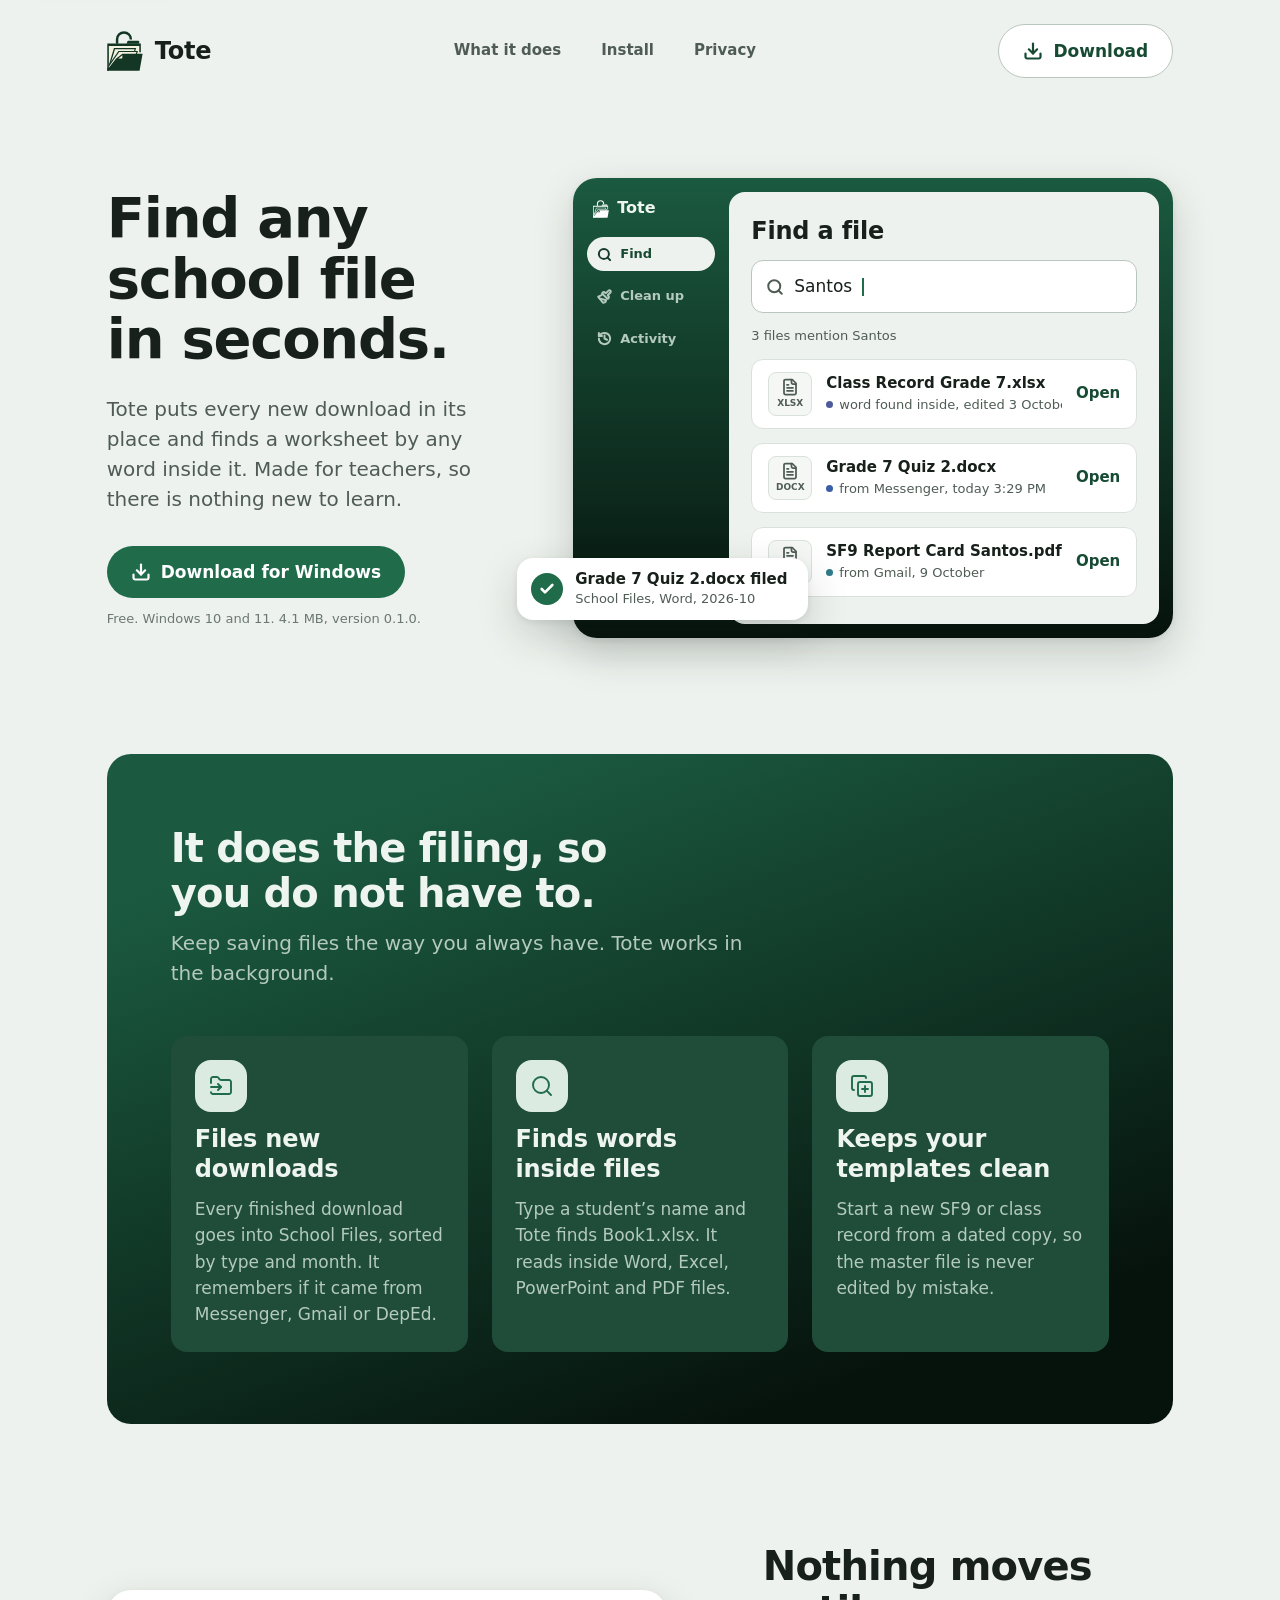
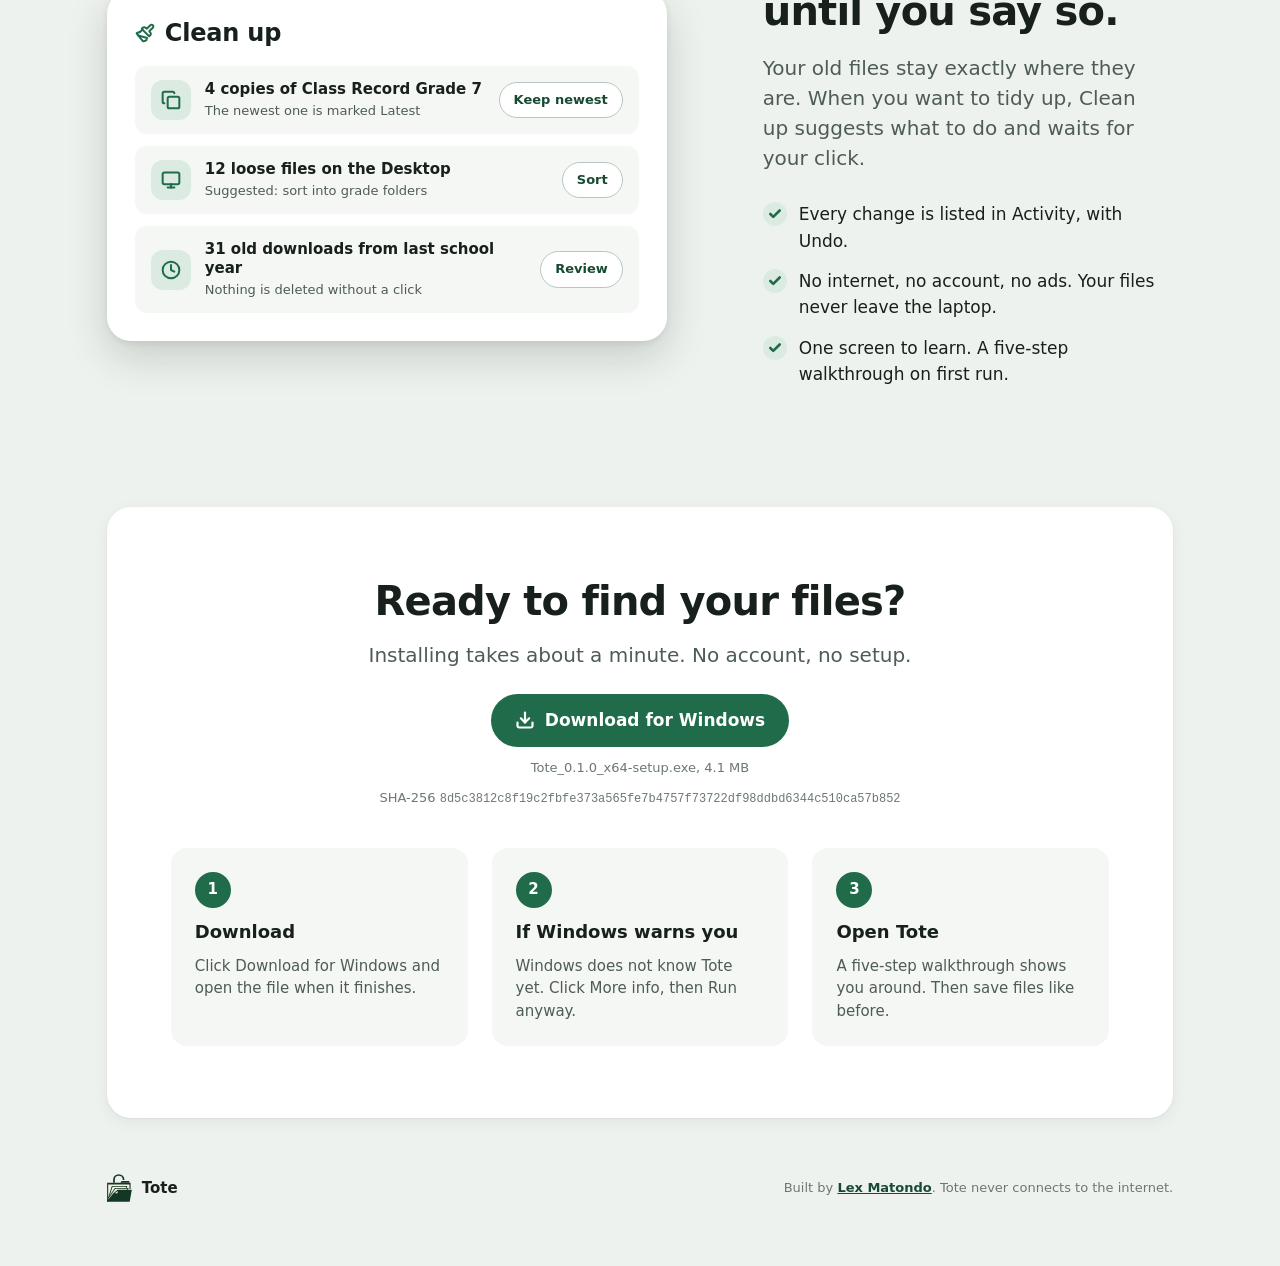
==== tote/index.html @ ce8877d8 "Add the Tote product page at /tote Download page for Tote, the Windows file finder for teachers, bui" ====
<!DOCTYPE html>
<html lang="en">
<head>
  <meta charset="UTF-8">
  <meta name="viewport" content="width=device-width, initial-scale=1">
  <title>Tote, a file finder for teachers</title>
  <meta name="description" content="Tote files every new download into place and finds a worksheet by any word inside it. A free Windows app made for teachers, with nothing new to learn.">
  <link rel="canonical" href="https://www.codewithlex.site/tote">
  <meta name="theme-color" content="#1f6b4a">
  <meta property="og:type" content="website">
  <meta property="og:title" content="Tote, a file finder for teachers">
  <meta property="og:description" content="Files every new download into place and finds a worksheet by any word inside it. Free for Windows 10 and 11.">
  <meta property="og:url" content="https://www.codewithlex.site/tote">
  <meta property="og:image" content="https://www.codewithlex.site/tote/assets/tote-icon-256.png">
  <link rel="icon" href="/tote/assets/tote-icon.svg" type="image/svg+xml">
  <link rel="icon" href="/tote/assets/tote-icon-32.png" type="image/png" sizes="32x32">
  <link rel="apple-touch-icon" href="/tote/assets/tote-icon-256.png">
  <link rel="preload" href="/tote/assets/fonts/atkinson-hyperlegible-next-latin-400-normal.woff2" as="font" type="font/woff2" crossorigin>
  <link rel="preload" href="/tote/assets/fonts/atkinson-hyperlegible-next-latin-800-normal.woff2" as="font" type="font/woff2" crossorigin>
  <link rel="stylesheet" href="/tote/tote.css">
</head>
<body>
  <a class="skip-link" href="#main">Skip to content</a>

  <header class="nav wrap">
    <a class="brand" href="/tote">
      <img class="brand-logo" src="/tote/assets/tote-logo.svg" width="36" height="40" alt="">
      <span class="brand-name">Tote</span>
    </a>
    <nav class="nav-links" aria-label="Page sections">
      <a href="#features">What it does</a>
      <a href="#install">Install</a>
      <a href="#privacy">Privacy</a>
    </nav>
    <a class="btn btn-secondary" href="#install">
      <img src="/tote/assets/icons/download-accent.svg" width="20" height="20" alt="">
      Download
    </a>
  </header>

  <main id="main">
    <section class="hero wrap" aria-labelledby="hero-title">
      <div class="hero-copy">
        <h1 id="hero-title" class="display-hero">Find any school file in seconds.</h1>
        <p class="lead">Tote puts every new download in its place and finds a worksheet by any word inside it. Made for teachers, so there is nothing new to learn.</p>
        <div class="cta">
          <a class="btn btn-primary" href="/tote/download/Tote_0.1.0_x64-setup.exe" download>
            <img src="/tote/assets/icons/download-white.svg" width="20" height="20" alt="">
            Download for Windows
          </a>
          <p class="caption">Free. Windows 10 and 11. 4.1 MB, version 0.1.0.</p>
        </div>
      </div>

      <div class="hero-mock" role="img" aria-label="Tote's Find screen: a search for Santos lists three matching files, and a note says Grade 7 Quiz 2.docx was filed into School Files.">
        <div class="app-window" aria-hidden="true">
          <div class="app-sidebar">
            <div class="app-brand">
              <svg class="app-brand-mark" width="16" height="18" viewBox="83 24 228 255">
                <defs>
                  <mask id="tote-mono" maskUnits="userSpaceOnUse" x="83" y="24" width="228" height="255">
                    <path d="M146.5 104.5V77A44 44 0 0 1 234.5 77V78.5" fill="none" stroke="#fff" stroke-width="15.5"/>
                    <path d="M206.5 104.5L213.5 89Q214.5 86.8 217 86.8H282.5Q285 86.8 286 89.5L288.5 104.5Z" fill="#fff"/>
                    <path d="M126.6 133H268.4L221.4 270H94V240.9Z" fill="#fff"/>
                    <path d="M133.2 140.3H258.2L213.4 270H94V268.7Z" fill="#000"/>
                    <path d="M155.2 151H280L236.9 270H94V238.7Z" fill="#fff"/>
                    <path d="M160 158.3H269.8L228.9 270H94V251.8Z" fill="#000"/>
                    <path d="M84 104H298V159.5H288V119H94V277.5H84Z" fill="#fff"/>
                    <path d="M180.3 168.3H309.2L289.8 277.5H84V257.5H94L140.5 199.8Z" fill="#fff"/>
                    <path d="M181 177.8L179 199H153.8Z" fill="#000"/>
                  </mask>
                </defs>
                <rect x="83" y="24" width="228" height="255" fill="#fff" mask="url(#tote-mono)"/>
              </svg>
              <span>Tote</span>
            </div>
            <div class="app-nav is-active"><img src="/tote/assets/icons/search-nav-active.svg" width="15" height="15" alt="">Find</div>
            <div class="app-nav"><img src="/tote/assets/icons/brush-nav.svg" width="15" height="15" alt="">Clean up</div>
            <div class="app-nav"><img src="/tote/assets/icons/history-nav.svg" width="15" height="15" alt="">Activity</div>
          </div>

          <div class="find-screen">
            <p class="find-title">Find a file</p>
            <div class="search-box">
              <img src="/tote/assets/icons/search-box.svg" width="18" height="18" alt="">
              <span>Santos</span>
              <span class="caret"></span>
            </div>
            <p class="find-count">3 files mention Santos</p>
            <div class="file-row">
              <span class="kind-tile"><img src="/tote/assets/icons/file-text.svg" width="18" height="18" alt="">XLSX</span>
              <span class="file-text">
                <span class="file-name">Class Record Grade 7.xlsx</span>
                <span class="file-meta"><img src="/tote/assets/icons/dot-word.svg" width="7" height="7" alt="">word found inside, edited 3 October</span>
              </span>
              <span class="file-open">Open</span>
            </div>
            <div class="file-row">
              <span class="kind-tile"><img src="/tote/assets/icons/file-text.svg" width="18" height="18" alt="">DOCX</span>
              <span class="file-text">
                <span class="file-name">Grade 7 Quiz 2.docx</span>
                <span class="file-meta"><img src="/tote/assets/icons/dot-messenger.svg" width="7" height="7" alt="">from Messenger, today 3:29 PM</span>
              </span>
              <span class="file-open">Open</span>
            </div>
            <div class="file-row is-third">
              <span class="kind-tile"><img src="/tote/assets/icons/file-text.svg" width="18" height="18" alt="">PDF</span>
              <span class="file-text">
                <span class="file-name">SF9 Report Card Santos.pdf</span>
                <span class="file-meta"><img src="/tote/assets/icons/dot-gmail.svg" width="7" height="7" alt="">from Gmail, 9 October</span>
              </span>
              <span class="file-open">Open</span>
            </div>
          </div>
        </div>

        <div class="filed-chip" aria-hidden="true">
          <span class="filed-check"><img src="/tote/assets/icons/check-white.svg" width="16" height="16" alt=""></span>
          <span class="filed-text">
            <span class="filed-name">Grade 7 Quiz 2.docx filed</span>
            <span class="filed-where">School Files, Word, 2026-10</span>
          </span>
        </div>
      </div>
    </section>

    <section id="features" class="wrap features" aria-labelledby="features-title">
      <div class="band">
        <div class="band-heading">
          <h2 id="features-title" class="display-h2">It does the filing, so you do not have to.</h2>
          <p class="lead">Keep saving files the way you always have. Tote works in the background.</p>
        </div>
        <div class="feature-grid">
          <article class="feature">
            <span class="icon-badge"><img src="/tote/assets/icons/folder-input.svg" width="24" height="24" alt=""></span>
            <h3 class="display-h3">Files new downloads</h3>
            <p>Every finished download goes into School Files, sorted by type and month. It remembers if it came from Messenger, Gmail or DepEd.</p>
          </article>
          <article class="feature">
            <span class="icon-badge"><img src="/tote/assets/icons/search-feature.svg" width="24" height="24" alt=""></span>
            <h3 class="display-h3">Finds words inside files</h3>
            <p>Type a student’s name and Tote finds Book1.xlsx. It reads inside Word, Excel, PowerPoint and PDF files.</p>
          </article>
          <article class="feature">
            <span class="icon-badge"><img src="/tote/assets/icons/copy-plus.svg" width="24" height="24" alt=""></span>
            <h3 class="display-h3">Keeps your templates clean</h3>
            <p>Start a new SF9 or class record from a dated copy, so the master file is never edited by mistake.</p>
          </article>
        </div>
      </div>
    </section>

    <section id="privacy" class="wrap cleanup" aria-labelledby="privacy-title">
      <div class="cleanup-card" role="img" aria-label="Tote's Clean up screen suggests keeping the newest of 4 copies of Class Record Grade 7, sorting 12 loose Desktop files into grade folders, and reviewing 31 old downloads.">
        <div class="card-head" aria-hidden="true">
          <img src="/tote/assets/icons/brush.svg" width="20" height="20" alt="">
          <span>Clean up</span>
        </div>
        <div class="suggestion" aria-hidden="true">
          <span class="suggestion-icon"><img src="/tote/assets/icons/copy.svg" width="20" height="20" alt=""></span>
          <span class="suggestion-text">
            <span class="suggestion-title">4 copies of Class Record Grade 7</span>
            <span class="suggestion-note">The newest one is marked Latest</span>
          </span>
          <span class="suggestion-action">Keep newest</span>
        </div>
        <div class="suggestion" aria-hidden="true">
          <span class="suggestion-icon"><img src="/tote/assets/icons/monitor.svg" width="20" height="20" alt=""></span>
          <span class="suggestion-text">
            <span class="suggestion-title">12 loose files on the Desktop</span>
            <span class="suggestion-note">Suggested: sort into grade folders</span>
          </span>
          <span class="suggestion-action">Sort</span>
        </div>
        <div class="suggestion" aria-hidden="true">
          <span class="suggestion-icon"><img src="/tote/assets/icons/clock.svg" width="20" height="20" alt=""></span>
          <span class="suggestion-text">
            <span class="suggestion-title">31 old downloads from last school year</span>
            <span class="suggestion-note">Nothing is deleted without a click</span>
          </span>
          <span class="suggestion-action">Review</span>
        </div>
      </div>

      <div class="cleanup-copy">
        <h2 id="privacy-title" class="display-h2">Nothing moves<br class="desktop-break"> until you say so.</h2>
        <p class="lead">Your old files stay exactly where they are. When you want to tidy up, Clean up suggests what to do and waits for your click.</p>
        <ul class="promises">
          <li><span class="promise-check"><img src="/tote/assets/icons/check-accent.svg" width="14" height="14" alt=""></span>Every change is listed in Activity, with Undo.</li>
          <li><span class="promise-check"><img src="/tote/assets/icons/check-accent.svg" width="14" height="14" alt=""></span>No internet, no account, no ads. Your files never leave the laptop.</li>
          <li><span class="promise-check"><img src="/tote/assets/icons/check-accent.svg" width="14" height="14" alt=""></span>One screen to learn. A five-step walkthrough on first run.</li>
        </ul>
      </div>
    </section>

    <section id="install" class="wrap install" aria-labelledby="install-title">
      <div class="install-card">
        <div class="install-head">
          <h2 id="install-title" class="display-h2">Ready to find your files?</h2>
          <p class="lead">Installing takes about a minute. No account, no setup.</p>
          <div class="cta cta-center">
            <a class="btn btn-primary" href="/tote/download/Tote_0.1.0_x64-setup.exe" download>
              <img src="/tote/assets/icons/download-white.svg" width="20" height="20" alt="">
              Download for Windows
            </a>
            <p class="caption">Tote_0.1.0_x64-setup.exe, 4.1 MB</p>
            <p class="caption checksum">SHA-256 <code>8d5c3812c8f19c2fbfe373a565fe7b4757f73722df98ddbd6344c510ca57b852</code></p>
          </div>
        </div>
        <ol class="steps">
          <li class="step">
            <span class="step-number" aria-hidden="true">1</span>
            <h3 class="step-title">Download</h3>
            <p>Click Download for Windows and open the file when it finishes.</p>
          </li>
          <li class="step">
            <span class="step-number" aria-hidden="true">2</span>
            <h3 class="step-title">If Windows warns you</h3>
            <p>Windows does not know Tote yet. Click More info, then Run anyway.</p>
          </li>
          <li class="step">
            <span class="step-number" aria-hidden="true">3</span>
            <h3 class="step-title">Open Tote</h3>
            <p>A five-step walkthrough shows you around. Then save files like before.</p>
          </li>
        </ol>
      </div>
    </section>
  </main>

  <footer class="footer wrap">
    <a class="brand brand-small" href="/tote">
      <img class="brand-logo" src="/tote/assets/tote-logo.svg" width="25" height="28" alt="">
      <span class="brand-name">Tote</span>
    </a>
    <p class="caption">Built by <a href="/">Lex Matondo</a>. Tote never connects to the internet.</p>
  </footer>
</body>
</html>
---- tote/tote.css ----
/*
  Tote product page (codewithlex.site/tote).
  Tokens and values come from the Tote Website Figma file (Desktop 1440 and
  Mobile 375), which mirrors the app's own tokens. Atkinson Hyperlegible Next
  is self-hosted under the SIL Open Font License (assets/fonts/OFL.txt).
*/

@font-face { font-family: "Atkinson Hyperlegible Next"; font-style: normal; font-weight: 400; font-display: swap; src: url("/tote/assets/fonts/atkinson-hyperlegible-next-latin-400-normal.woff2") format("woff2"); }
@font-face { font-family: "Atkinson Hyperlegible Next"; font-style: normal; font-weight: 500; font-display: swap; src: url("/tote/assets/fonts/atkinson-hyperlegible-next-latin-500-normal.woff2") format("woff2"); }
@font-face { font-family: "Atkinson Hyperlegible Next"; font-style: normal; font-weight: 600; font-display: swap; src: url("/tote/assets/fonts/atkinson-hyperlegible-next-latin-600-normal.woff2") format("woff2"); }
@font-face { font-family: "Atkinson Hyperlegible Next"; font-style: normal; font-weight: 700; font-display: swap; src: url("/tote/assets/fonts/atkinson-hyperlegible-next-latin-700-normal.woff2") format("woff2"); }
@font-face { font-family: "Atkinson Hyperlegible Next"; font-style: normal; font-weight: 800; font-display: swap; src: url("/tote/assets/fonts/atkinson-hyperlegible-next-latin-800-normal.woff2") format("woff2"); }

:root {
  --canvas: #eef2ee;
  --card: #ffffff;
  --raised: #f4f7f4;
  --border: #d9e1db;
  --border-strong: #b9c6bd;
  --text-primary: #17201b;
  --text-muted: #4f5c55;
  --text-faint: #6b7872;
  --accent: #1f6b4a;
  --accent-hover: #185a3d;
  --accent-soft: #dcebe2;
  --accent-text: #164a33;
  --on-accent: #ffffff;
  --sidebar: #1f4d3a;
  --sidebar-text: #eef4ef;
  --sidebar-muted: #b4cabd;
  --shell-top: #1b5a40;
  --shell-bottom: #06120c;

  --radius-sm: 8px;
  --radius-md: 12px;
  --radius-lg: 16px;
  --radius-xl: 24px;
  --radius-pill: 999px;

  --shadow-float: 0 2px 6px rgba(20, 40, 30, 0.08), 0 16px 40px rgba(20, 40, 30, 0.18);
  --shadow-card: 0 1px 2px rgba(20, 40, 30, 0.05), 0 4px 16px rgba(20, 40, 30, 0.06);

  /* 120px gutters at 1440, 20px on a phone; content tops out at 1200px. */
  --gutter: clamp(20px, 8.34vw, 120px);
  --content: 1200px;

  --font: "Atkinson Hyperlegible Next", system-ui, sans-serif;
  --mono: ui-monospace, "Cascadia Mono", Consolas, monospace;
}

*, *::before, *::after { box-sizing: border-box; }

html {
  -webkit-text-size-adjust: 100%;
  text-size-adjust: 100%;
  scroll-behavior: smooth;
}

@media (prefers-reduced-motion: reduce) {
  html { scroll-behavior: auto; }
}

body {
  margin: 0;
  background: var(--canvas);
  color: var(--text-primary);
  font-family: var(--font);
  font-size: 17px;
  line-height: 1.55;
  overflow-x: hidden;
}

img, svg { display: block; flex: none; }
h1, h2, h3, p, ul, ol { margin: 0; }
ul, ol { padding: 0; list-style: none; }

a { color: inherit; }

:focus-visible {
  outline: 3px solid var(--accent);
  outline-offset: 3px;
  border-radius: 6px;
}

.skip-link {
  position: absolute;
  left: 16px;
  top: -60px;
  z-index: 10;
  padding: 10px 16px;
  background: var(--card);
  border-radius: var(--radius-md);
  font-weight: 700;
  color: var(--accent-text);
  box-shadow: var(--shadow-card);
}
.skip-link:focus { top: 16px; }

.wrap {
  width: 100%;
  max-width: calc(var(--content) + 2 * var(--gutter));
  margin-inline: auto;
  padding-inline: var(--gutter);
}

/* Type scale: mobile values from Mobile 375, desktop values from Desktop 1440. */
.display-hero {
  font-size: clamp(40px, 2.3vw + 31px, 56px);
  font-weight: 800;
  line-height: 1.08;
  letter-spacing: clamp(-1.5px, -0.1vw, -1px);
  text-wrap: balance;
}
.display-h2 {
  font-size: clamp(30px, 1.45vw + 24.5px, 40px);
  font-weight: 700;
  line-height: 1.12;
  letter-spacing: -0.8px;
  text-wrap: balance;
}
.display-h3 {
  font-size: 24px;
  font-weight: 700;
  line-height: 1.25;
  letter-spacing: -0.2px;
}
.lead {
  font-size: clamp(17px, 0.45vw + 15.3px, 20px);
  line-height: 1.5;
  color: var(--text-muted);
  text-wrap: pretty;
}
.caption {
  font-size: 13px;
  font-weight: 500;
  line-height: 1.4;
  color: var(--text-faint);
}

/* Buttons */
.btn {
  display: inline-flex;
  align-items: center;
  justify-content: center;
  gap: 10px;
  min-height: 52px;
  padding: 16px 24px;
  border-radius: var(--radius-pill);
  font-size: 17px;
  font-weight: 700;
  line-height: 1.2;
  text-decoration: none;
  white-space: nowrap;
  transition: background-color 150ms ease, border-color 150ms ease;
}
.btn-primary { background: var(--accent); color: var(--on-accent); }
.btn-primary:hover { background: var(--accent-hover); }
.btn-secondary {
  background: var(--card);
  color: var(--accent-text);
  border: 1.5px solid var(--border-strong);
}
.btn-secondary:hover { border-color: var(--accent); }

/* Nav */
.nav {
  display: flex;
  align-items: center;
  justify-content: space-between;
  gap: 24px;
  padding-block: 24px;
}
.brand {
  display: inline-flex;
  align-items: center;
  gap: 12px;
  min-height: 44px;
  text-decoration: none;
}
.brand-logo { width: 36px; height: 40px; }
.brand-name {
  font-size: 24px;
  font-weight: 700;
  line-height: 1.25;
  letter-spacing: -0.2px;
}
.nav-links {
  display: flex;
  gap: 40px;
  font-size: 15px;
  font-weight: 600;
  line-height: 1.3;
}
.nav-links a {
  display: inline-flex;
  align-items: center;
  min-height: 44px;
  color: var(--text-muted);
  text-decoration: none;
}
.nav-links a:hover { color: var(--accent-text); }

/* Hero */
.hero {
  display: flex;
  align-items: center;
  gap: 64px;
  padding-top: 56px;
  padding-bottom: 96px;
}
.hero-copy {
  display: flex;
  flex-direction: column;
  align-items: flex-start;
  gap: 24px;
  flex: 0 1 520px;
  min-width: 0;
}
.cta {
  display: flex;
  flex-direction: column;
  align-items: flex-start;
  gap: 12px;
  padding-top: 8px;
}
.cta-center { align-items: center; text-align: center; }

.hero-mock {
  position: relative;
  flex: 0 0 616px;
  height: 500px;
}
.app-window {
  position: absolute;
  left: 16px;
  top: 20px;
  width: 600px;
  height: 460px;
  display: flex;
  gap: 14px;
  padding: 14px;
  overflow: hidden;
  border-radius: var(--radius-xl);
  background: linear-gradient(to bottom, var(--shell-top), var(--shell-bottom));
  box-shadow: var(--shadow-float);
}
.app-sidebar {
  display: flex;
  flex-direction: column;
  gap: 8px;
  flex: 0 0 128px;
  padding-top: 6px;
}
.app-brand {
  display: flex;
  align-items: center;
  gap: 8px;
  padding: 0 0 10px 6px;
  font-size: 16px;
  font-weight: 700;
  line-height: 1.3;
  color: var(--sidebar-text);
}
.app-nav {
  display: flex;
  align-items: center;
  gap: 8px;
  padding: 8px 10px;
  border-radius: var(--radius-pill);
  font-size: 13px;
  font-weight: 700;
  line-height: 1.4;
  color: var(--sidebar-muted);
}
.app-nav.is-active { background: var(--canvas); color: var(--accent-text); }

.find-screen {
  display: flex;
  flex-direction: column;
  gap: 14px;
  flex: 1 1 0;
  min-width: 0;
  padding: 24px 22px 0;
  overflow: hidden;
  border-radius: var(--radius-lg);
  background: var(--canvas);
}
.find-title {
  font-size: 24px;
  font-weight: 700;
  line-height: 1.25;
  letter-spacing: -0.2px;
}
.search-box {
  display: flex;
  align-items: center;
  gap: 10px;
  padding: 12px 14px;
  border: 1.5px solid var(--border-strong);
  border-radius: var(--radius-md);
  background: var(--card);
  font-size: 17px;
  line-height: 1.55;
}
.caret { width: 1.5px; height: 18px; background: var(--accent); }
.find-count {
  font-size: 13px;
  font-weight: 500;
  line-height: 1.4;
  color: var(--text-muted);
}
.file-row {
  display: flex;
  align-items: center;
  gap: 14px;
  padding: 12px 16px;
  border: 1px solid var(--border);
  border-radius: var(--radius-md);
  background: var(--card);
}
.kind-tile {
  display: flex;
  flex: none;
  flex-direction: column;
  align-items: center;
  justify-content: center;
  gap: 1px;
  width: 44px;
  height: 44px;
  border: 1px solid var(--border);
  border-radius: var(--radius-sm);
  background: var(--raised);
  font-size: 9px;
  font-weight: 700;
  line-height: 1.4;
  color: var(--text-muted);
}
.file-text {
  display: flex;
  flex-direction: column;
  gap: 2px;
  flex: 1 1 0;
  min-width: 0;
}
.file-name,
.file-meta {
  overflow: hidden;
  white-space: nowrap;
  text-overflow: ellipsis;
}
.file-name { font-size: 15px; font-weight: 700; line-height: 1.3; }
.file-meta {
  display: flex;
  align-items: center;
  gap: 6px;
  font-size: 13px;
  font-weight: 500;
  line-height: 1.4;
  color: var(--text-muted);
}
.file-open { font-size: 15px; font-weight: 600; line-height: 1.3; color: var(--accent-text); }

.filed-chip {
  position: absolute;
  left: -40px;
  top: 400px;
  display: flex;
  align-items: center;
  gap: 12px;
  padding: 12px 20px 12px 14px;
  border-radius: var(--radius-lg);
  background: var(--card);
  box-shadow: var(--shadow-float);
  white-space: nowrap;
}
.filed-check {
  display: grid;
  place-items: center;
  width: 32px;
  height: 32px;
  border-radius: var(--radius-pill);
  background: var(--accent);
}
.filed-text { display: flex; flex-direction: column; }
.filed-name { font-size: 15px; font-weight: 700; line-height: 1.3; }
.filed-where { font-size: 13px; font-weight: 500; line-height: 1.4; color: var(--text-muted); }

/* Feature band */
.band {
  display: flex;
  flex-direction: column;
  gap: 48px;
  padding: 72px 64px;
  border-radius: var(--radius-xl);
  background: linear-gradient(159.88deg, var(--shell-top) 14.286%, var(--shell-bottom) 85.714%);
}
.band-heading {
  display: flex;
  flex-direction: column;
  gap: 12px;
  max-width: 640px;
  color: var(--sidebar-text);
}
.band .lead { color: var(--sidebar-muted); }
.feature-grid {
  display: grid;
  grid-template-columns: repeat(3, minmax(0, 1fr));
  gap: 24px;
}
.feature {
  display: flex;
  flex-direction: column;
  gap: 12px;
  padding: 24px;
  border-radius: var(--radius-lg);
  background: var(--sidebar);
  color: var(--sidebar-text);
}
.feature p { color: var(--sidebar-muted); }
.icon-badge {
  display: grid;
  place-items: center;
  width: 52px;
  height: 52px;
  border-radius: var(--radius-lg);
  background: var(--accent-soft);
}

/* Clean up and privacy */
.cleanup {
  display: flex;
  align-items: center;
  gap: 96px;
  padding-top: 120px;
  padding-bottom: 56px;
  scroll-margin-top: 24px;
}
.cleanup-card {
  display: flex;
  flex-direction: column;
  gap: 12px;
  flex: 0 0 560px;
  padding: 28px;
  border-radius: var(--radius-xl);
  background: var(--card);
  box-shadow: var(--shadow-float);
}
.card-head {
  display: flex;
  align-items: center;
  gap: 10px;
  padding-bottom: 6px;
  font-size: 24px;
  font-weight: 700;
  line-height: 1.25;
  letter-spacing: -0.2px;
}
.suggestion {
  display: flex;
  align-items: center;
  gap: 14px;
  padding: 14px 16px;
  border-radius: var(--radius-md);
  background: var(--raised);
}
.suggestion-icon {
  display: grid;
  flex: none;
  place-items: center;
  width: 40px;
  height: 40px;
  border-radius: var(--radius-md);
  background: var(--accent-soft);
}
.suggestion-text {
  display: flex;
  flex-direction: column;
  gap: 2px;
  flex: 1 1 0;
  min-width: 0;
}
.suggestion-title { font-size: 15px; font-weight: 700; line-height: 1.3; }
.suggestion-note { font-size: 13px; font-weight: 500; line-height: 1.4; color: var(--text-muted); }
.suggestion-action {
  flex: none;
  padding: 8px 14px;
  border: 1px solid var(--border-strong);
  border-radius: var(--radius-pill);
  background: var(--card);
  font-size: 13px;
  font-weight: 700;
  line-height: 1.4;
  color: var(--accent-text);
}
.cleanup-copy {
  display: flex;
  flex-direction: column;
  gap: 20px;
  flex: 1 1 0;
  min-width: 0;
}
.promises {
  display: flex;
  flex-direction: column;
  gap: 14px;
  padding-top: 8px;
}
.promises li {
  display: flex;
  align-items: flex-start;
  gap: 12px;
  font-size: 17px;
  line-height: 1.55;
}
.promise-check {
  display: grid;
  flex: none;
  place-items: center;
  width: 24px;
  height: 24px;
  margin-top: 1px;
  border-radius: var(--radius-pill);
  background: var(--accent-soft);
}

/* Install */
.install { padding-top: 64px; scroll-margin-top: 24px; }
.install-card {
  display: flex;
  flex-direction: column;
  align-items: center;
  gap: 40px;
  padding: 72px 64px;
  border-radius: var(--radius-xl);
  background: var(--card);
  box-shadow: var(--shadow-card);
}
.install-head {
  display: flex;
  flex-direction: column;
  align-items: center;
  gap: 16px;
  text-align: center;
}
.checksum { max-width: 100%; overflow-wrap: anywhere; }
.checksum code { font-family: var(--mono); font-size: 12px; }
.steps {
  display: grid;
  grid-template-columns: repeat(3, minmax(0, 1fr));
  gap: 24px;
  width: 100%;
}
.step {
  display: flex;
  flex-direction: column;
  align-items: flex-start;
  gap: 12px;
  padding: 24px;
  border-radius: var(--radius-lg);
  background: var(--raised);
}
.step-number {
  display: grid;
  place-items: center;
  width: 36px;
  height: 36px;
  border-radius: var(--radius-pill);
  background: var(--accent);
  color: var(--on-accent);
  font-size: 15px;
  font-weight: 700;
  line-height: 1.3;
}
.step-title { font-size: 18px; font-weight: 700; line-height: 1.3; }
.step p { font-size: 15px; line-height: 1.5; color: var(--text-muted); }

/* Footer */
.footer {
  display: flex;
  align-items: center;
  justify-content: space-between;
  gap: 16px;
  padding-top: 48px;
  padding-bottom: 56px;
}
.brand-small { gap: 10px; }
.brand-small .brand-logo { width: 25px; height: 28px; }
.brand-small .brand-name { font-size: 15px; line-height: 1.3; letter-spacing: 0; }
.footer a:not(.brand) { color: var(--accent-text); font-weight: 600; }

/* Below 1200px there is no room for copy and mock side by side. */
@media (max-width: 1199px) {
  .hero { flex-direction: column; align-items: stretch; gap: 40px; padding-top: 24px; padding-bottom: 64px; }
  .hero-copy { flex: none; max-width: 640px; }
  .hero-mock { flex: none; width: 100%; max-width: 616px; margin-inline: auto; }
  .cleanup { flex-direction: column-reverse; align-items: stretch; gap: 32px; padding-top: 72px; }
  .cleanup-card { flex: none; width: 100%; max-width: 560px; margin-inline: auto; }
  .desktop-break { display: none; }
}

@media (max-width: 899px) {
  .feature-grid, .steps { grid-template-columns: minmax(0, 1fr); }
  .feature-grid { gap: 16px; }
  .steps { gap: 12px; }
}

/* Phone layout, from Mobile 375. */
@media (max-width: 720px) {
  .nav { padding-block: 16px; }
  .nav-links { display: none; }

  .hero-copy .btn { width: 100%; }

  .hero-mock { height: 384px; max-width: 100%; }
  .app-window { left: 0; top: 0; width: 100%; height: 340px; padding: 10px; }
  .app-sidebar { display: none; }
  .find-screen { padding: 18px 14px 0; }
  .file-row.is-third { display: none; }
  .filed-chip { left: 16px; top: 312px; }

  .band { gap: 32px; padding: 40px 24px; }

  .cleanup-card { padding: 20px 16px; }
  .suggestion { padding: 14px 12px; gap: 10px; }
  .suggestion-icon { display: none; }

  .install { padding-top: 48px; }
  .install-card { padding: 40px 20px; gap: 32px; }
  .install-head .btn { width: 100%; }
  .step { padding: 20px; }

  .footer { flex-direction: column; align-items: flex-start; gap: 12px; padding-top: 40px; padding-bottom: 32px; }
}

/* Extra-small phones: keep the chip inside the screen. */
@media (max-width: 359px) {
  .filed-chip { left: 8px; right: 8px; padding-right: 14px; }
  .filed-name, .filed-where { overflow: hidden; text-overflow: ellipsis; }
  .filed-text { min-width: 0; }
}
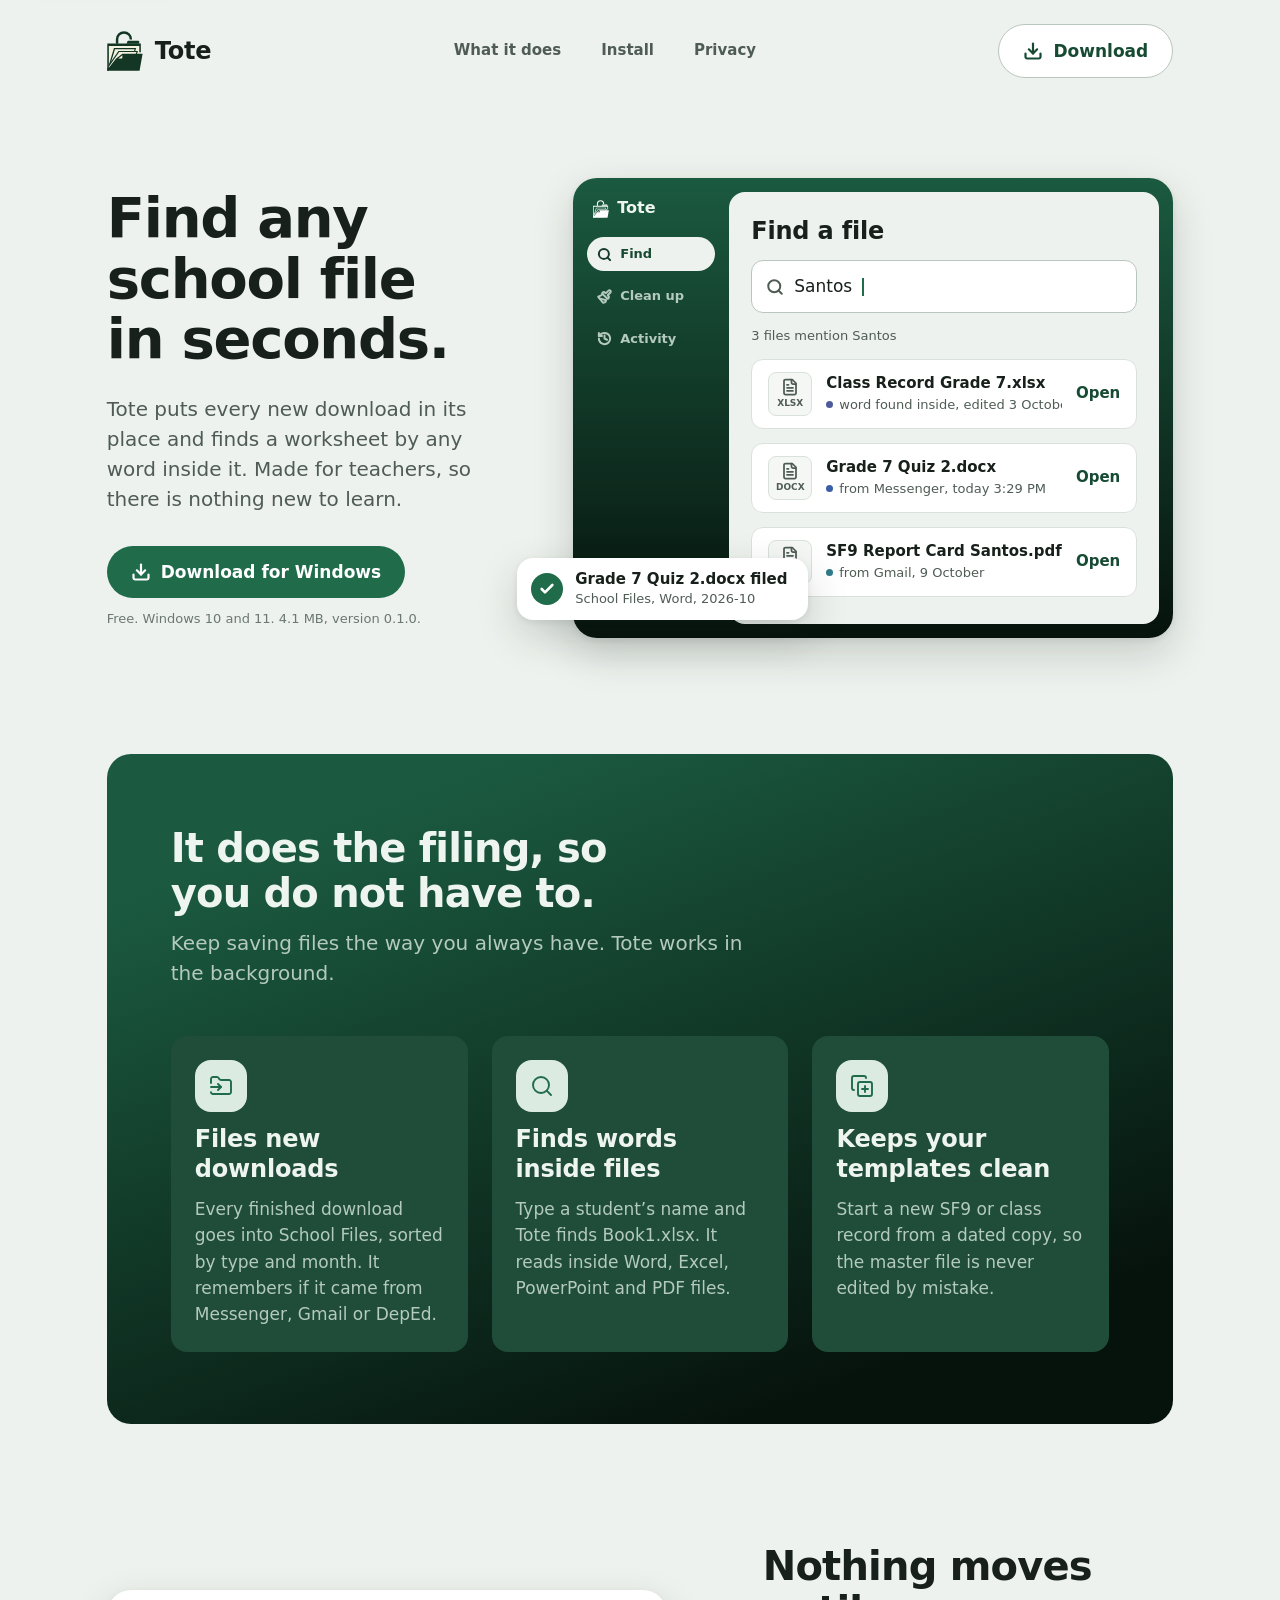
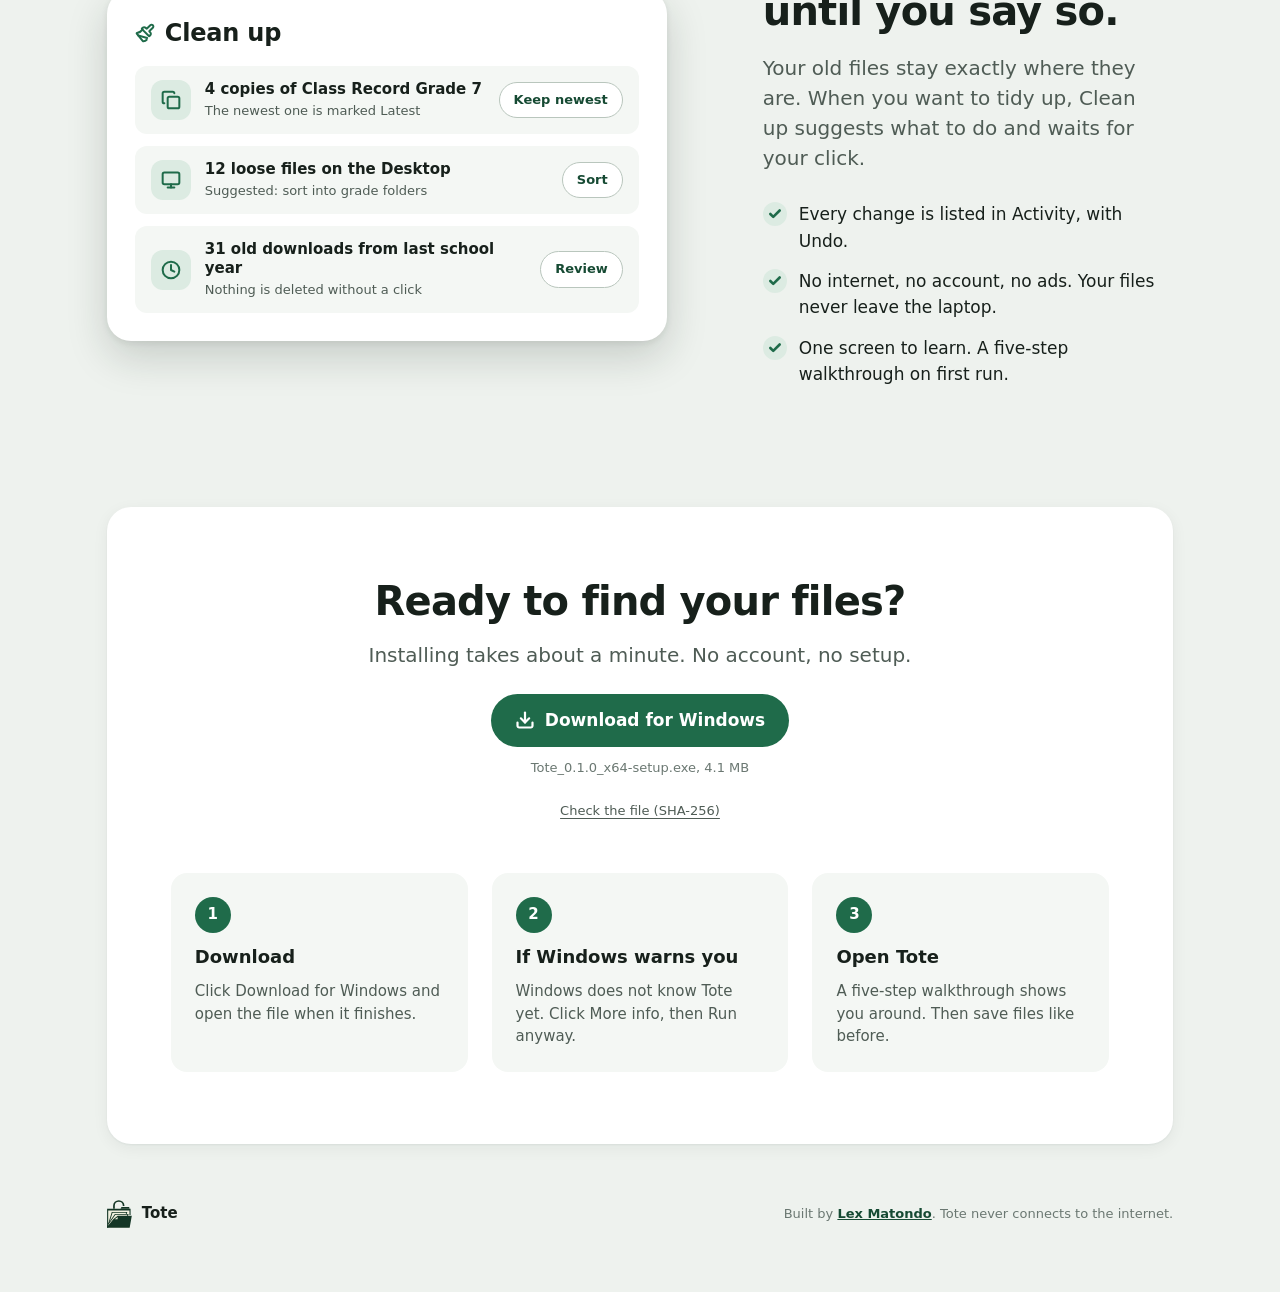
==== commit 47206abc: "Tote page: compact feature and step rows on phones, fold the checksum Co-Authored-By: Claude Opus 5." ====
--- a/tote/index.html
+++ b/tote/index.html
@@ -204,7 +204,10 @@
               Download for Windows
             </a>
             <p class="caption">Tote_0.1.0_x64-setup.exe, 4.1 MB</p>
-            <p class="caption checksum">SHA-256 <code>8d5c3812c8f19c2fbfe373a565fe7b4757f73722df98ddbd6344c510ca57b852</code></p>
+            <details class="caption checksum">
+              <summary>Check the file (SHA-256)</summary>
+              <code>8d5c3812c8f19c2fbfe373a565fe7b4757f73722df98ddbd6344c510ca57b852</code>
+            </details>
           </div>
         </div>
         <ol class="steps">
--- a/tote/tote.css
+++ b/tote/tote.css
@@ -543,7 +543,17 @@
   text-align: center;
 }
 .checksum { max-width: 100%; overflow-wrap: anywhere; }
-.checksum code { font-family: var(--mono); font-size: 12px; }
+.checksum summary {
+  display: inline-flex;
+  align-items: center;
+  min-height: 44px;
+  padding-inline: 8px;
+  cursor: pointer;
+  color: var(--text-muted);
+  text-decoration: underline;
+  text-underline-offset: 3px;
+}
+.checksum code { display: block; font-family: var(--mono); font-size: 12px; }
 .steps {
   display: grid;
   grid-template-columns: repeat(3, minmax(0, 1fr));
@@ -598,10 +608,28 @@
   .desktop-break { display: none; }
 }
 
+/* One column from here down, so features and steps become compact rows:
+   the badge or number sits beside the text instead of above it. */
 @media (max-width: 899px) {
-  .feature-grid, .steps { grid-template-columns: minmax(0, 1fr); }
-  .feature-grid { gap: 16px; }
-  .steps { gap: 12px; }
+  .feature-grid, .steps { grid-template-columns: minmax(0, 1fr); gap: 12px; }
+
+  .feature,
+  .step {
+    display: grid;
+    align-items: start;
+    column-gap: 14px;
+    row-gap: 4px;
+    padding: 16px;
+  }
+  .feature { grid-template-columns: 44px minmax(0, 1fr); }
+  .step { grid-template-columns: 32px minmax(0, 1fr); }
+
+  .icon-badge { grid-row: span 2; width: 44px; height: 44px; border-radius: var(--radius-md); }
+  .feature .display-h3 { font-size: 19px; line-height: 1.3; letter-spacing: 0; }
+  .feature p { font-size: 15px; line-height: 1.5; }
+
+  .step-number { grid-row: span 2; width: 32px; height: 32px; }
+  .step-title { font-size: 17px; }
 }
 
 /* Phone layout, from Mobile 375. */
@@ -618,16 +646,20 @@
   .file-row.is-third { display: none; }
   .filed-chip { left: 16px; top: 312px; }
 
-  .band { gap: 32px; padding: 40px 24px; }
-
+  .hero { padding-bottom: 48px; }
+
+  .band { gap: 24px; padding: 32px 16px; }
+  .band-heading { padding-inline: 4px; }
+
+  .cleanup { padding-top: 56px; padding-bottom: 32px; }
   .cleanup-card { padding: 20px 16px; }
   .suggestion { padding: 14px 12px; gap: 10px; }
   .suggestion-icon { display: none; }
 
-  .install { padding-top: 48px; }
-  .install-card { padding: 40px 20px; gap: 32px; }
+  .install { padding-top: 32px; }
+  .install-card { padding: 32px 16px; gap: 24px; }
+  .install-head { gap: 12px; padding-inline: 4px; }
   .install-head .btn { width: 100%; }
-  .step { padding: 20px; }
 
   .footer { flex-direction: column; align-items: flex-start; gap: 12px; padding-top: 40px; padding-bottom: 32px; }
 }
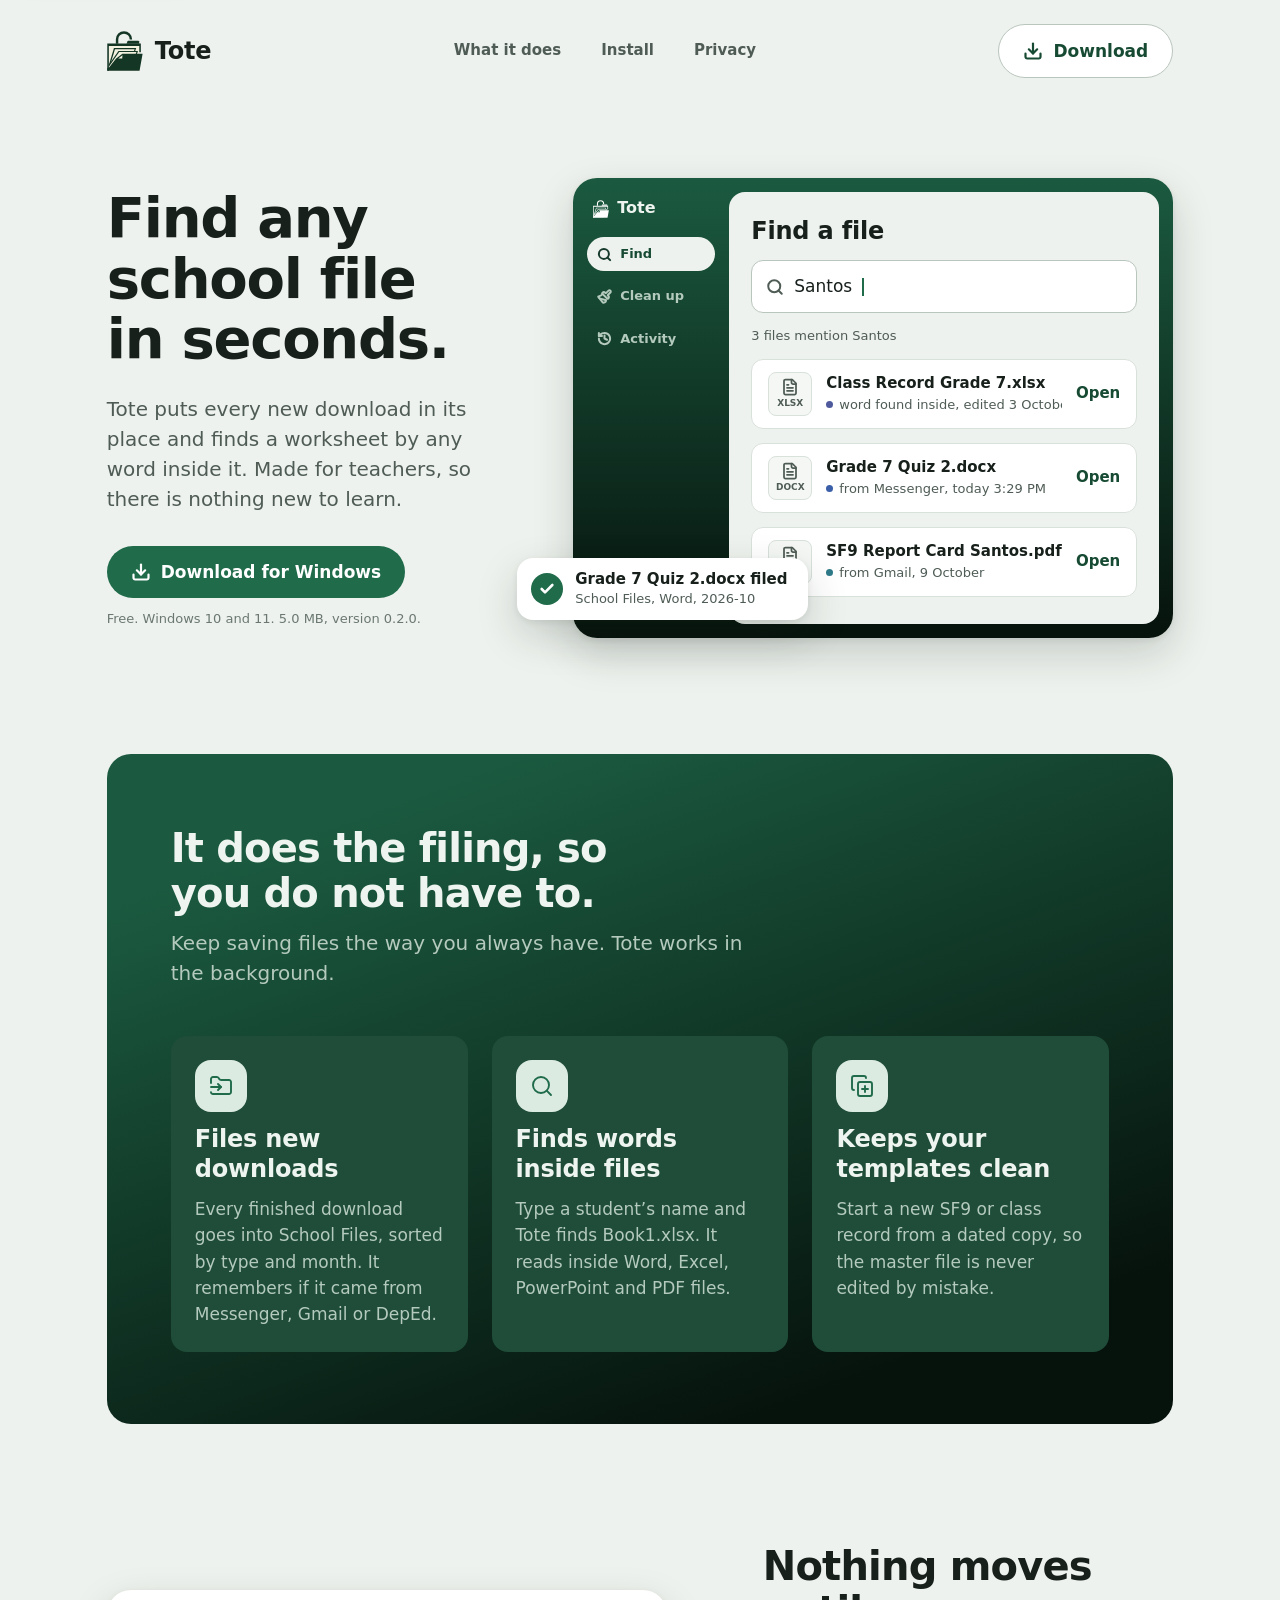
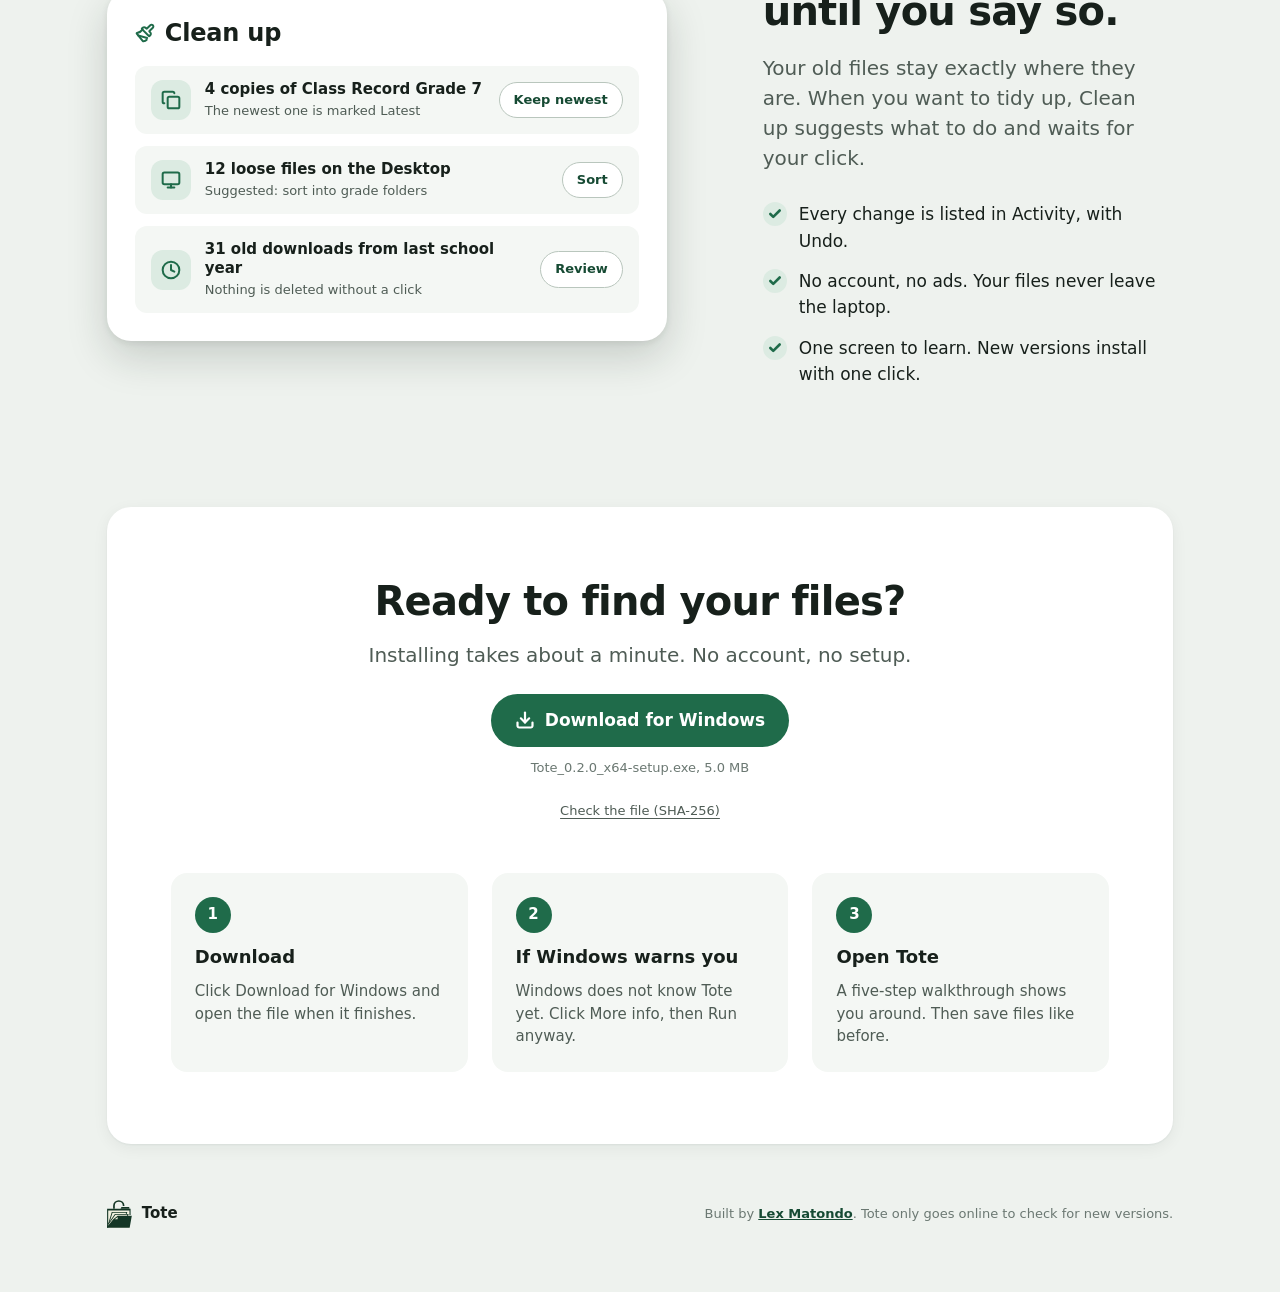
==== commit 1b53d49c: "Tote 0.2.0: installer, update manifest and privacy copy Co-Authored-By: Claude Opus 5.5 <noreply@ant" ====
--- a/tote/index.html
+++ b/tote/index.html
@@ -44,11 +44,11 @@
         <h1 id="hero-title" class="display-hero">Find any school file in seconds.</h1>
         <p class="lead">Tote puts every new download in its place and finds a worksheet by any word inside it. Made for teachers, so there is nothing new to learn.</p>
         <div class="cta">
-          <a class="btn btn-primary" href="/tote/download/Tote_0.1.0_x64-setup.exe" download>
+          <a class="btn btn-primary" href="/tote/download/Tote_0.2.0_x64-setup.exe" download>
             <img src="/tote/assets/icons/download-white.svg" width="20" height="20" alt="">
             Download for Windows
           </a>
-          <p class="caption">Free. Windows 10 and 11. 4.1 MB, version 0.1.0.</p>
+          <p class="caption">Free. Windows 10 and 11. 5.0 MB, version 0.2.0.</p>
         </div>
       </div>
 
@@ -187,8 +187,8 @@
         <p class="lead">Your old files stay exactly where they are. When you want to tidy up, Clean up suggests what to do and waits for your click.</p>
         <ul class="promises">
           <li><span class="promise-check"><img src="/tote/assets/icons/check-accent.svg" width="14" height="14" alt=""></span>Every change is listed in Activity, with Undo.</li>
-          <li><span class="promise-check"><img src="/tote/assets/icons/check-accent.svg" width="14" height="14" alt=""></span>No internet, no account, no ads. Your files never leave the laptop.</li>
-          <li><span class="promise-check"><img src="/tote/assets/icons/check-accent.svg" width="14" height="14" alt=""></span>One screen to learn. A five-step walkthrough on first run.</li>
+          <li><span class="promise-check"><img src="/tote/assets/icons/check-accent.svg" width="14" height="14" alt=""></span>No account, no ads. Your files never leave the laptop.</li>
+          <li><span class="promise-check"><img src="/tote/assets/icons/check-accent.svg" width="14" height="14" alt=""></span>One screen to learn. New versions install with one click.</li>
         </ul>
       </div>
     </section>
@@ -199,14 +199,14 @@
           <h2 id="install-title" class="display-h2">Ready to find your files?</h2>
           <p class="lead">Installing takes about a minute. No account, no setup.</p>
           <div class="cta cta-center">
-            <a class="btn btn-primary" href="/tote/download/Tote_0.1.0_x64-setup.exe" download>
+            <a class="btn btn-primary" href="/tote/download/Tote_0.2.0_x64-setup.exe" download>
               <img src="/tote/assets/icons/download-white.svg" width="20" height="20" alt="">
               Download for Windows
             </a>
-            <p class="caption">Tote_0.1.0_x64-setup.exe, 4.1 MB</p>
+            <p class="caption">Tote_0.2.0_x64-setup.exe, 5.0 MB</p>
             <details class="caption checksum">
               <summary>Check the file (SHA-256)</summary>
-              <code>8d5c3812c8f19c2fbfe373a565fe7b4757f73722df98ddbd6344c510ca57b852</code>
+              <code>2d1686696d8334eefcf8c512576a4f3a50748592d3b9afbc38d1bf6e02e6d235</code>
             </details>
           </div>
         </div>
@@ -236,7 +236,7 @@
       <img class="brand-logo" src="/tote/assets/tote-logo.svg" width="25" height="28" alt="">
       <span class="brand-name">Tote</span>
     </a>
-    <p class="caption">Built by <a href="/">Lex Matondo</a>. Tote never connects to the internet.</p>
+    <p class="caption">Built by <a href="/">Lex Matondo</a>. Tote only goes online to check for new versions.</p>
   </footer>
 </body>
 </html>
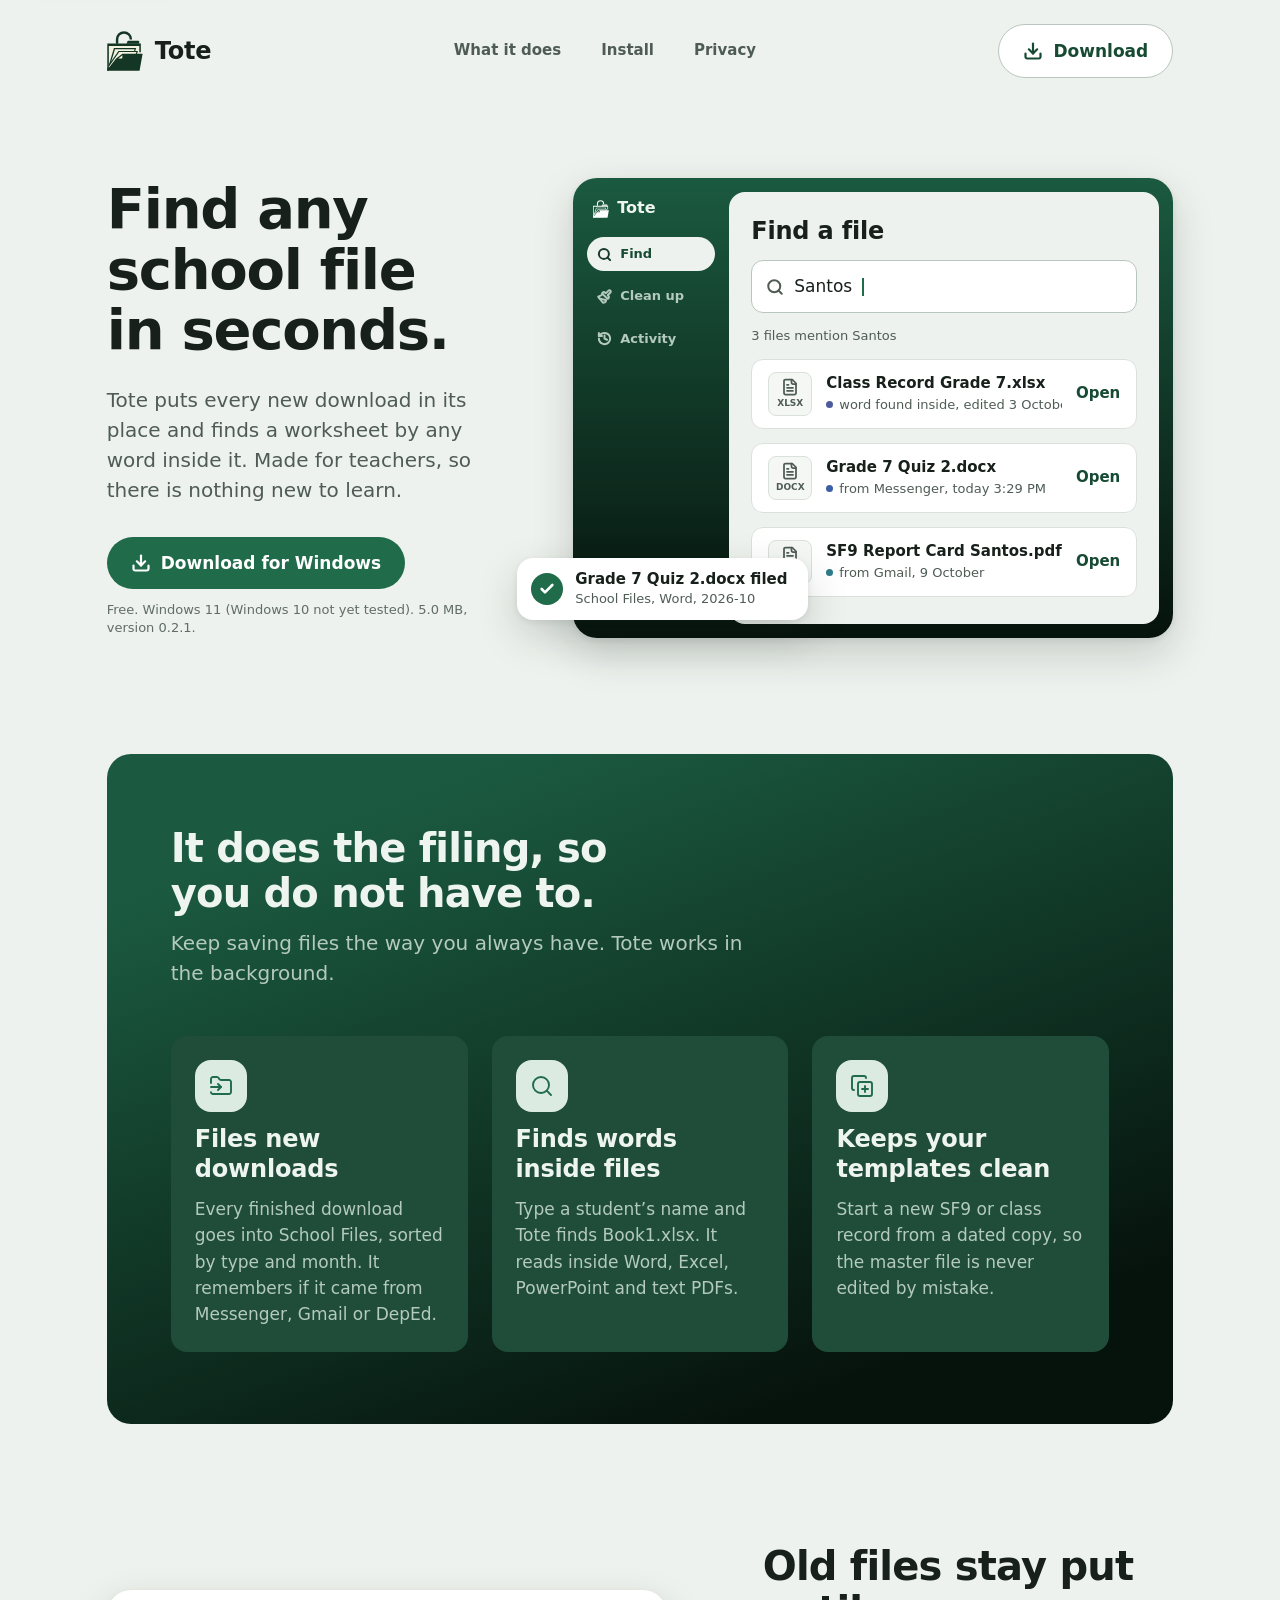
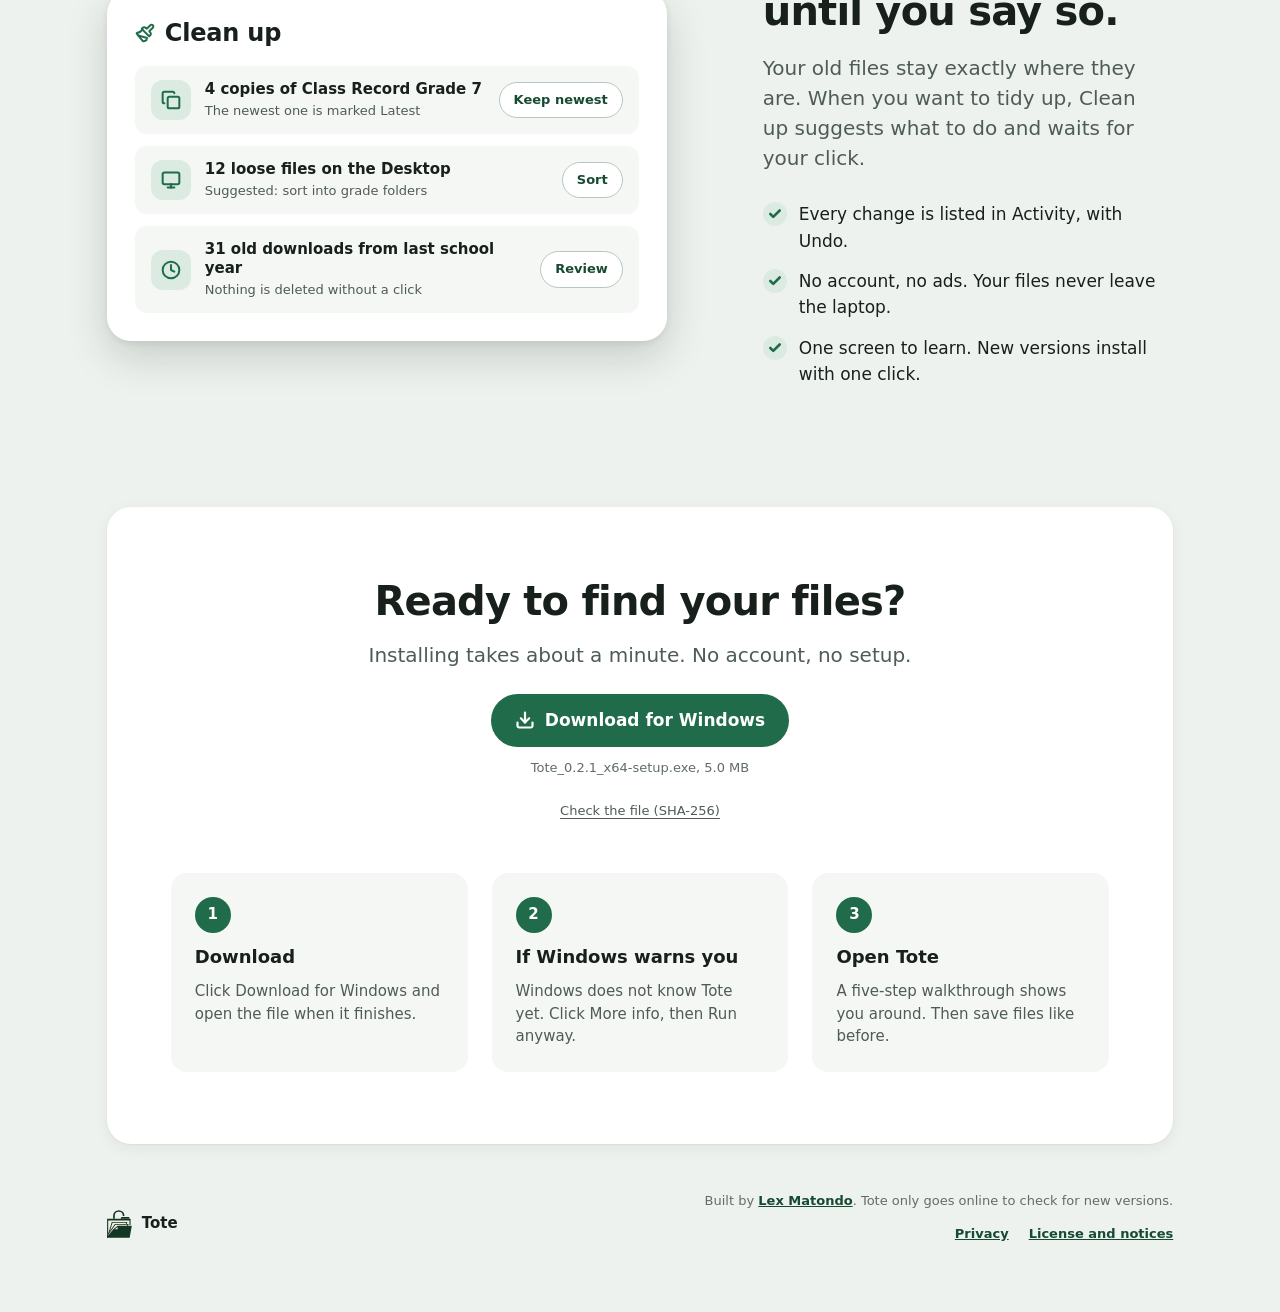
==== commit 1b553b1f: "Tote page: privacy notice, license page, notices and copy fixes Fixes every finding of the /copyrigh" ====
--- a/tote/index.html
+++ b/tote/index.html
@@ -9,7 +9,7 @@
   <meta name="theme-color" content="#1f6b4a">
   <meta property="og:type" content="website">
   <meta property="og:title" content="Tote, a file finder for teachers">
-  <meta property="og:description" content="Files every new download into place and finds a worksheet by any word inside it. Free for Windows 10 and 11.">
+  <meta property="og:description" content="Files every new download into place and finds a worksheet by any word inside it. Free for Windows.">
   <meta property="og:url" content="https://www.codewithlex.site/tote">
   <meta property="og:image" content="https://www.codewithlex.site/tote/assets/tote-icon-256.png">
   <link rel="icon" href="/tote/assets/tote-icon.svg" type="image/svg+xml">
@@ -44,11 +44,11 @@
         <h1 id="hero-title" class="display-hero">Find any school file in seconds.</h1>
         <p class="lead">Tote puts every new download in its place and finds a worksheet by any word inside it. Made for teachers, so there is nothing new to learn.</p>
         <div class="cta">
-          <a class="btn btn-primary" href="/tote/download/Tote_0.2.0_x64-setup.exe" download>
+          <a class="btn btn-primary" href="/tote/download/Tote_0.2.1_x64-setup.exe" download>
             <img src="/tote/assets/icons/download-white.svg" width="20" height="20" alt="">
             Download for Windows
           </a>
-          <p class="caption">Free. Windows 10 and 11. 5.0 MB, version 0.2.0.</p>
+          <p class="caption">Free. Windows 11 (Windows 10 not yet tested). 5.0 MB, version 0.2.1.</p>
         </div>
       </div>
 
@@ -139,7 +139,7 @@
           <article class="feature">
             <span class="icon-badge"><img src="/tote/assets/icons/search-feature.svg" width="24" height="24" alt=""></span>
             <h3 class="display-h3">Finds words inside files</h3>
-            <p>Type a student’s name and Tote finds Book1.xlsx. It reads inside Word, Excel, PowerPoint and PDF files.</p>
+            <p>Type a student’s name and Tote finds Book1.xlsx. It reads inside Word, Excel, PowerPoint and text PDFs.</p>
           </article>
           <article class="feature">
             <span class="icon-badge"><img src="/tote/assets/icons/copy-plus.svg" width="24" height="24" alt=""></span>
@@ -183,7 +183,7 @@
       </div>
 
       <div class="cleanup-copy">
-        <h2 id="privacy-title" class="display-h2">Nothing moves<br class="desktop-break"> until you say so.</h2>
+        <h2 id="privacy-title" class="display-h2">Old files stay put<br class="desktop-break"> until you say so.</h2>
         <p class="lead">Your old files stay exactly where they are. When you want to tidy up, Clean up suggests what to do and waits for your click.</p>
         <ul class="promises">
           <li><span class="promise-check"><img src="/tote/assets/icons/check-accent.svg" width="14" height="14" alt=""></span>Every change is listed in Activity, with Undo.</li>
@@ -199,14 +199,14 @@
           <h2 id="install-title" class="display-h2">Ready to find your files?</h2>
           <p class="lead">Installing takes about a minute. No account, no setup.</p>
           <div class="cta cta-center">
-            <a class="btn btn-primary" href="/tote/download/Tote_0.2.0_x64-setup.exe" download>
+            <a class="btn btn-primary" href="/tote/download/Tote_0.2.1_x64-setup.exe" download>
               <img src="/tote/assets/icons/download-white.svg" width="20" height="20" alt="">
               Download for Windows
             </a>
-            <p class="caption">Tote_0.2.0_x64-setup.exe, 5.0 MB</p>
+            <p class="caption">Tote_0.2.1_x64-setup.exe, 5.0 MB</p>
             <details class="caption checksum">
               <summary>Check the file (SHA-256)</summary>
-              <code>2d1686696d8334eefcf8c512576a4f3a50748592d3b9afbc38d1bf6e02e6d235</code>
+              <code>cc6471cbcf4852d827eef6472b27717c10eb688b9e132e79f443b351090f3a09</code>
             </details>
           </div>
         </div>
@@ -236,7 +236,13 @@
       <img class="brand-logo" src="/tote/assets/tote-logo.svg" width="25" height="28" alt="">
       <span class="brand-name">Tote</span>
     </a>
-    <p class="caption">Built by <a href="/">Lex Matondo</a>. Tote only goes online to check for new versions.</p>
+    <div class="footer-meta">
+      <p class="caption">Built by <a href="/">Lex Matondo</a>. Tote only goes online to check for new versions.</p>
+      <nav class="footer-links caption" aria-label="Legal">
+        <a href="/tote/privacy">Privacy</a>
+        <a href="/tote/license">License and notices</a>
+      </nav>
+    </div>
   </footer>
 </body>
 </html>
--- a/tote/tote.css
+++ b/tote/tote.css
@@ -19,7 +19,8 @@
   --border-strong: #b9c6bd;
   --text-primary: #17201b;
   --text-muted: #4f5c55;
-  --text-faint: #6b7872;
+  /* Darker than the app's faint grey so 13px captions pass 4.5:1 on the canvas (4.77:1). */
+  --text-faint: #616d67;
   --accent: #1f6b4a;
   --accent-hover: #185a3d;
   --accent-soft: #dcebe2;
@@ -597,6 +598,51 @@
 .brand-small .brand-logo { width: 25px; height: 28px; }
 .brand-small .brand-name { font-size: 15px; line-height: 1.3; letter-spacing: 0; }
 .footer a:not(.brand) { color: var(--accent-text); font-weight: 600; }
+.footer-meta {
+  display: flex;
+  flex-direction: column;
+  align-items: flex-end;
+  gap: 2px;
+}
+.footer-links { display: flex; gap: 20px; }
+.footer-links a { display: inline-flex; align-items: center; min-height: 44px; }
+
+/* Privacy and license pages */
+.doc {
+  max-width: calc(760px + 2 * var(--gutter));
+  padding-top: 32px;
+  padding-bottom: 48px;
+}
+.doc h1 { margin-bottom: 8px; }
+.doc .updated { margin-bottom: 32px; }
+.doc h2 {
+  margin: 40px 0 12px;
+  font-size: 24px;
+  font-weight: 700;
+  line-height: 1.25;
+  letter-spacing: -0.2px;
+}
+.doc p, .doc li { font-size: 17px; line-height: 1.6; color: var(--text-primary); }
+.doc p + p,
+.doc ul + p { margin-top: 12px; }
+.doc p.caption { font-size: 13px; line-height: 1.4; color: var(--text-faint); }
+.doc ul { list-style: disc; padding-left: 22px; display: flex; flex-direction: column; gap: 8px; margin-top: 12px; }
+.doc a { color: var(--accent-text); font-weight: 600; }
+/* Paths and URLs have no spaces; let them wrap on a phone. */
+.doc code { font-family: var(--mono); font-size: 0.9em; overflow-wrap: anywhere; }
+.doc .lead { color: var(--text-muted); }
+.doc pre {
+  margin: 16px 0 0;
+  padding: 20px;
+  border-radius: var(--radius-lg);
+  background: var(--card);
+  box-shadow: var(--shadow-card);
+  font-family: var(--mono);
+  font-size: 13px;
+  line-height: 1.6;
+  white-space: pre-wrap;
+  overflow-wrap: anywhere;
+}
 
 /* Below 1200px there is no room for copy and mock side by side. */
 @media (max-width: 1199px) {
@@ -662,6 +708,8 @@
   .install-head .btn { width: 100%; }
 
   .footer { flex-direction: column; align-items: flex-start; gap: 12px; padding-top: 40px; padding-bottom: 32px; }
+  .footer-meta { align-items: flex-start; }
+  .doc { padding-top: 16px; }
 }
 
 /* Extra-small phones: keep the chip inside the screen. */
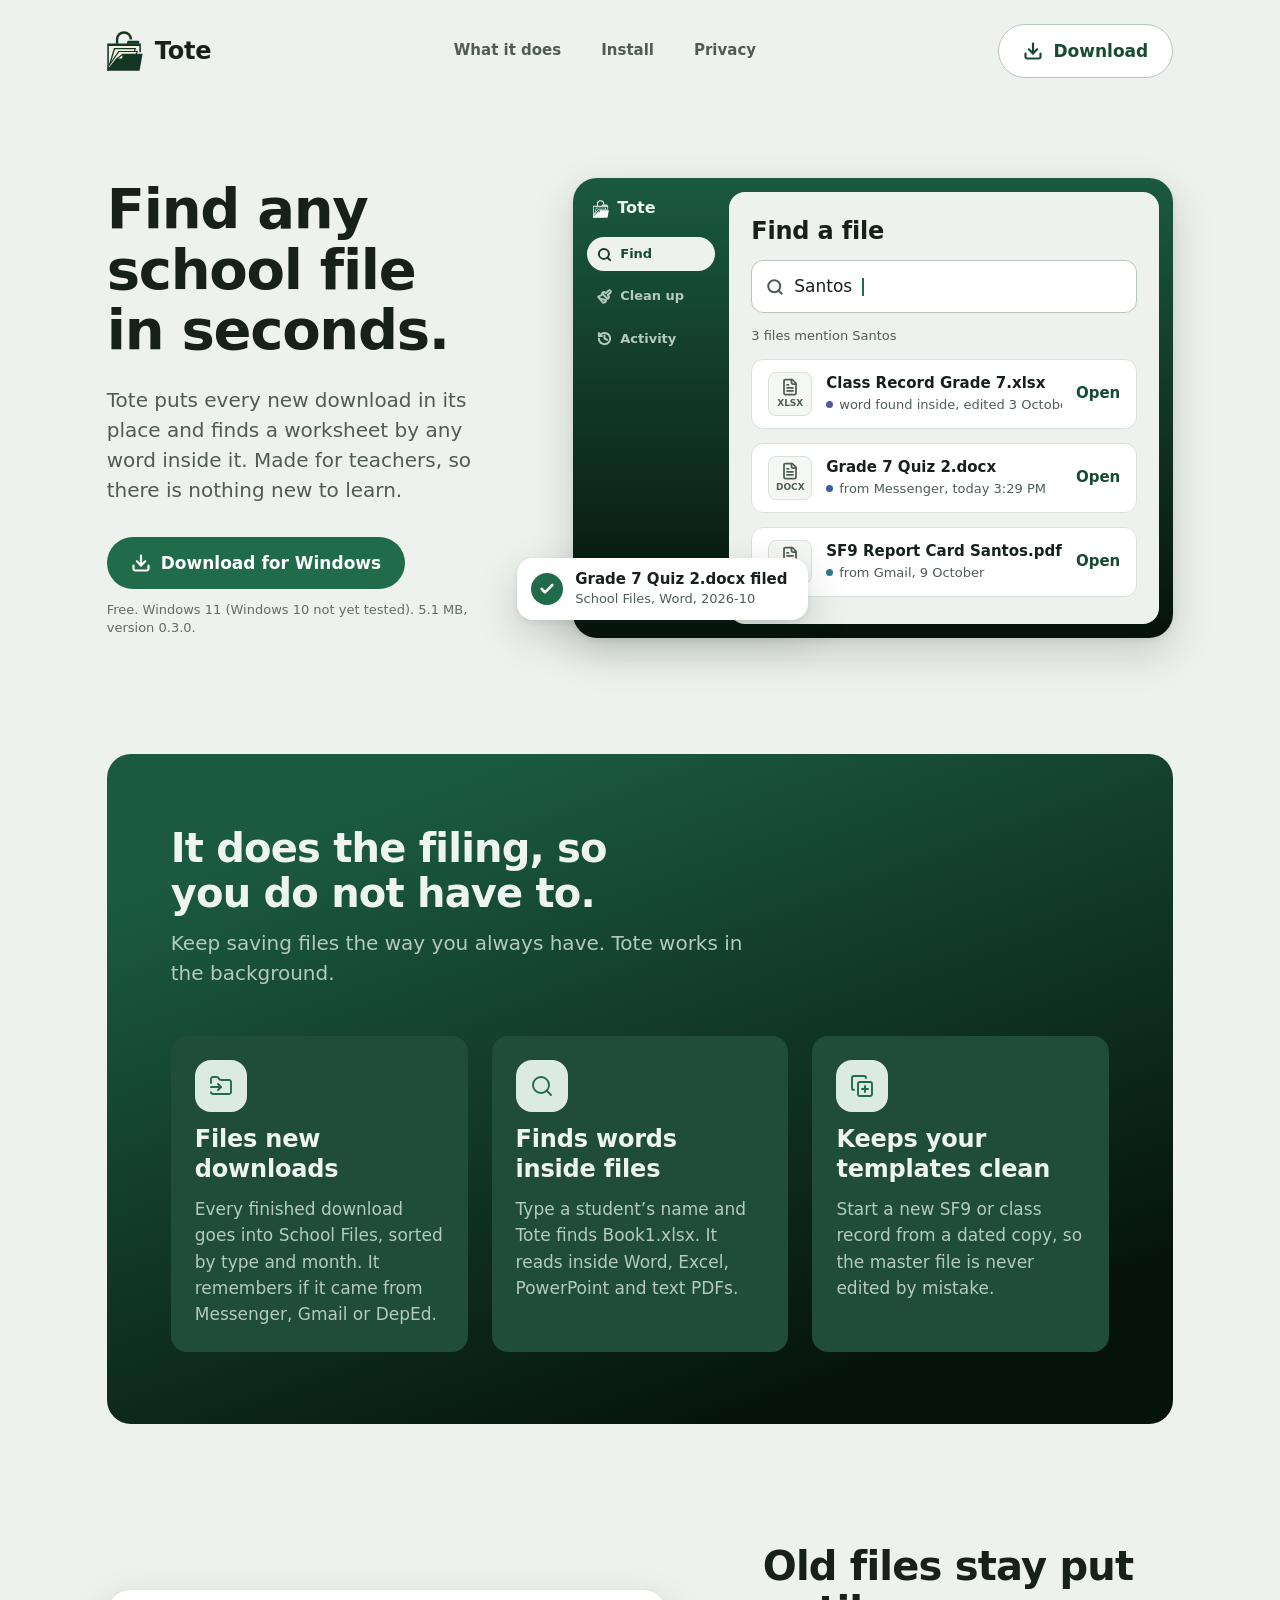
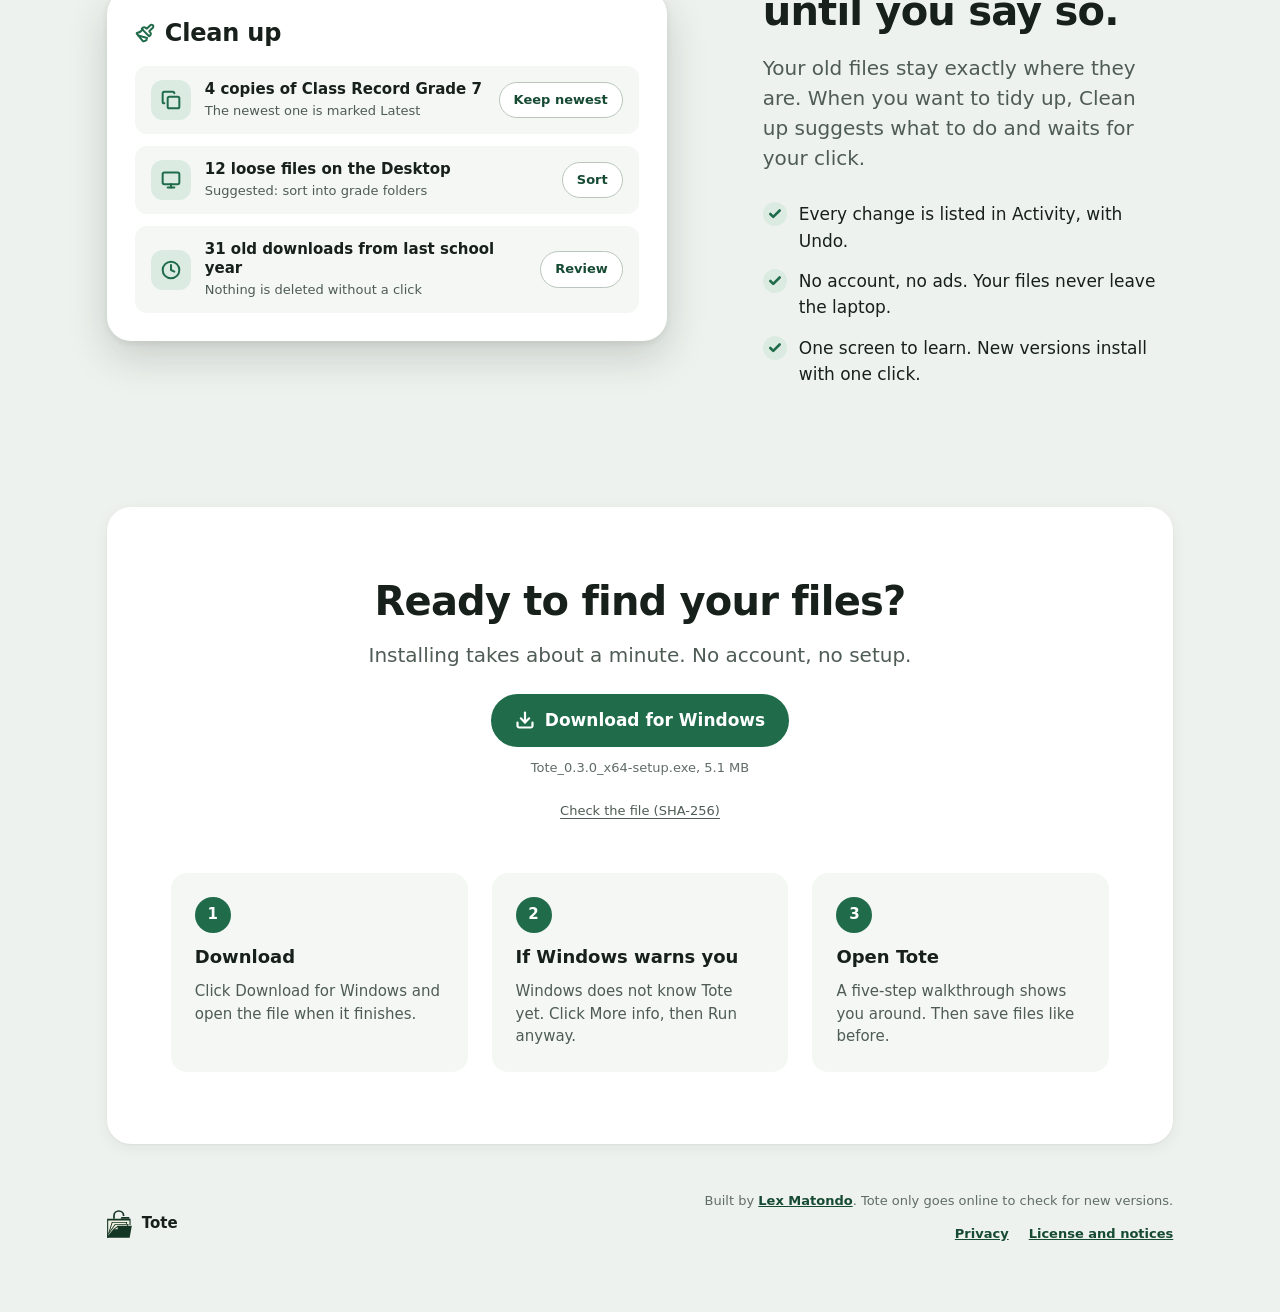
==== commit 5eb2ab05: "Tote 0.3.0: installer, update manifest and notices Co-Authored-By: Claude Opus 5.5 <noreply@anthropi" ====
--- a/tote/index.html
+++ b/tote/index.html
@@ -44,11 +44,11 @@
         <h1 id="hero-title" class="display-hero">Find any school file in seconds.</h1>
         <p class="lead">Tote puts every new download in its place and finds a worksheet by any word inside it. Made for teachers, so there is nothing new to learn.</p>
         <div class="cta">
-          <a class="btn btn-primary" href="/tote/download/Tote_0.2.1_x64-setup.exe" download>
+          <a class="btn btn-primary" href="/tote/download/Tote_0.3.0_x64-setup.exe" download>
             <img src="/tote/assets/icons/download-white.svg" width="20" height="20" alt="">
             Download for Windows
           </a>
-          <p class="caption">Free. Windows 11 (Windows 10 not yet tested). 5.0 MB, version 0.2.1.</p>
+          <p class="caption">Free. Windows 11 (Windows 10 not yet tested). 5.1 MB, version 0.3.0.</p>
         </div>
       </div>
 
@@ -199,14 +199,14 @@
           <h2 id="install-title" class="display-h2">Ready to find your files?</h2>
           <p class="lead">Installing takes about a minute. No account, no setup.</p>
           <div class="cta cta-center">
-            <a class="btn btn-primary" href="/tote/download/Tote_0.2.1_x64-setup.exe" download>
+            <a class="btn btn-primary" href="/tote/download/Tote_0.3.0_x64-setup.exe" download>
               <img src="/tote/assets/icons/download-white.svg" width="20" height="20" alt="">
               Download for Windows
             </a>
-            <p class="caption">Tote_0.2.1_x64-setup.exe, 5.0 MB</p>
+            <p class="caption">Tote_0.3.0_x64-setup.exe, 5.1 MB</p>
             <details class="caption checksum">
               <summary>Check the file (SHA-256)</summary>
-              <code>cc6471cbcf4852d827eef6472b27717c10eb688b9e132e79f443b351090f3a09</code>
+              <code>b2fdaffa00fe1de81bcb8554acffbac6f4e792e2ddb67bfe8246994f8d2308d5</code>
             </details>
           </div>
         </div>
